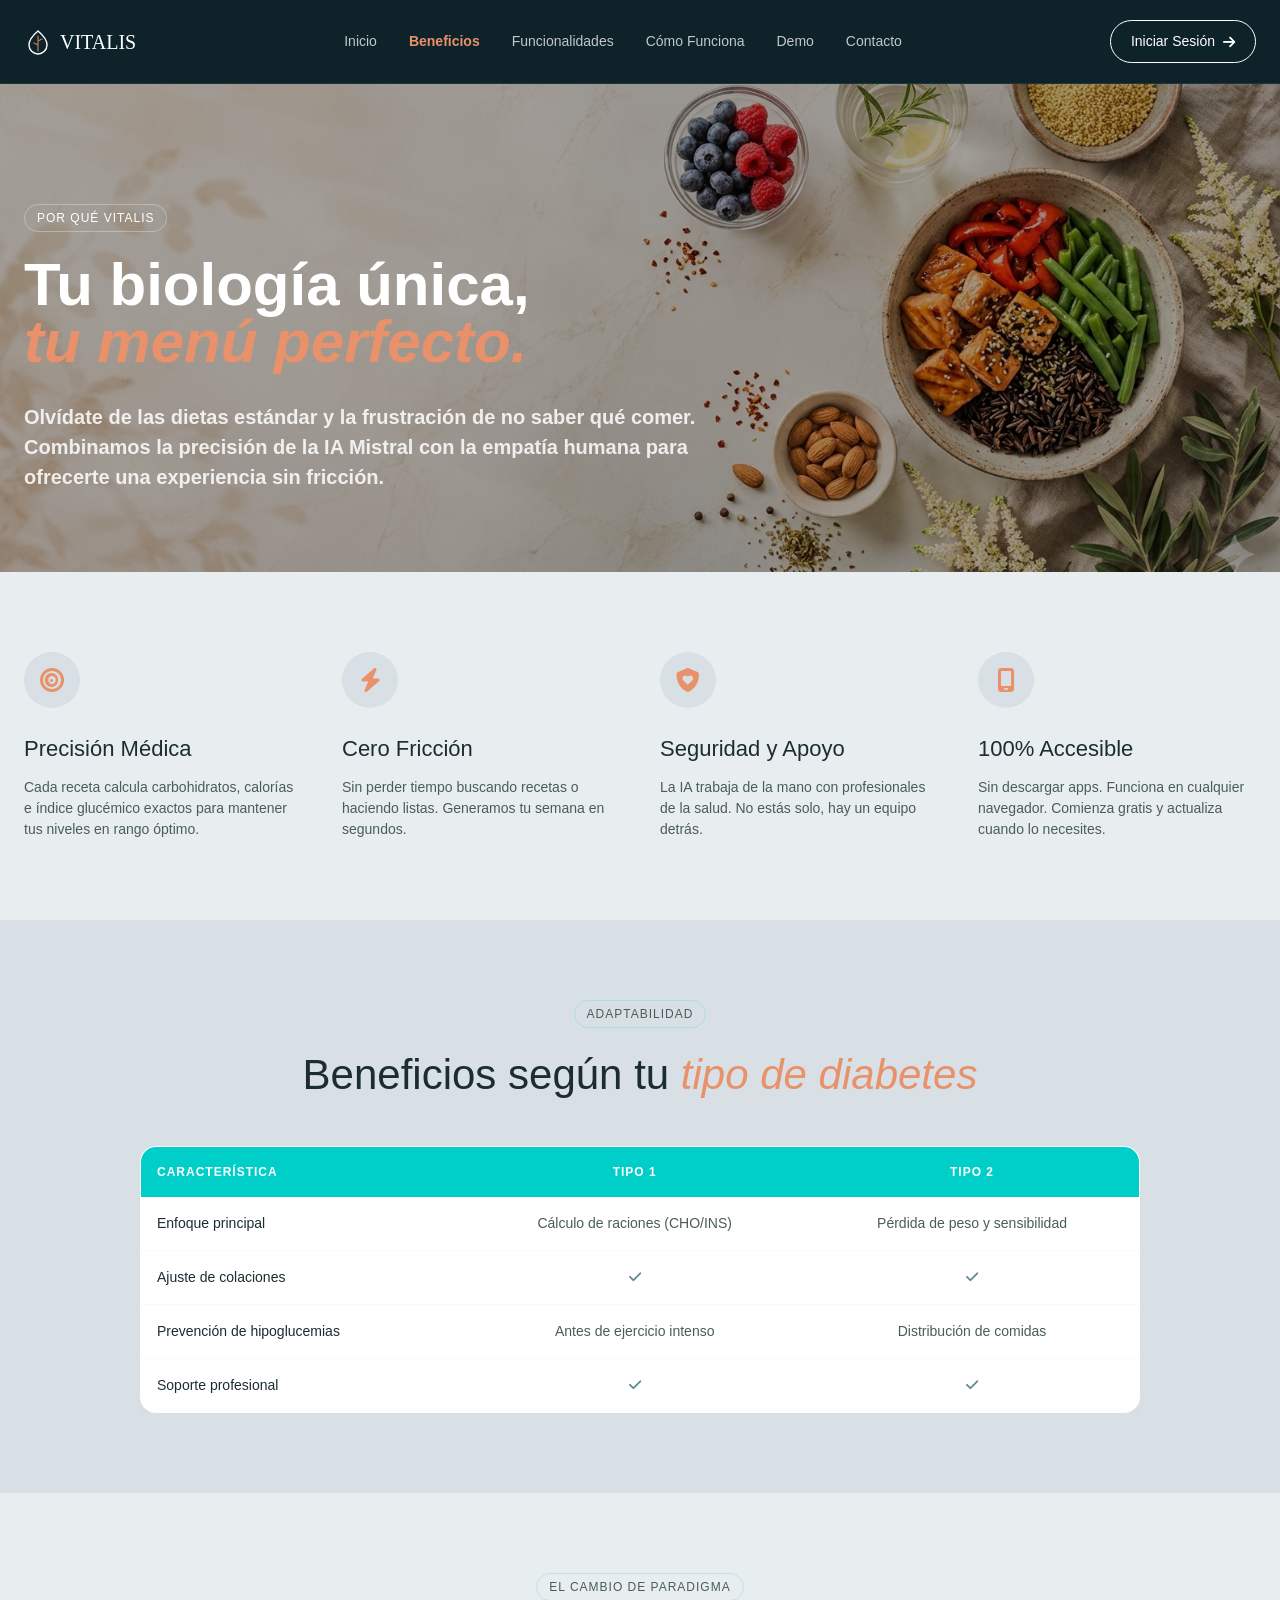
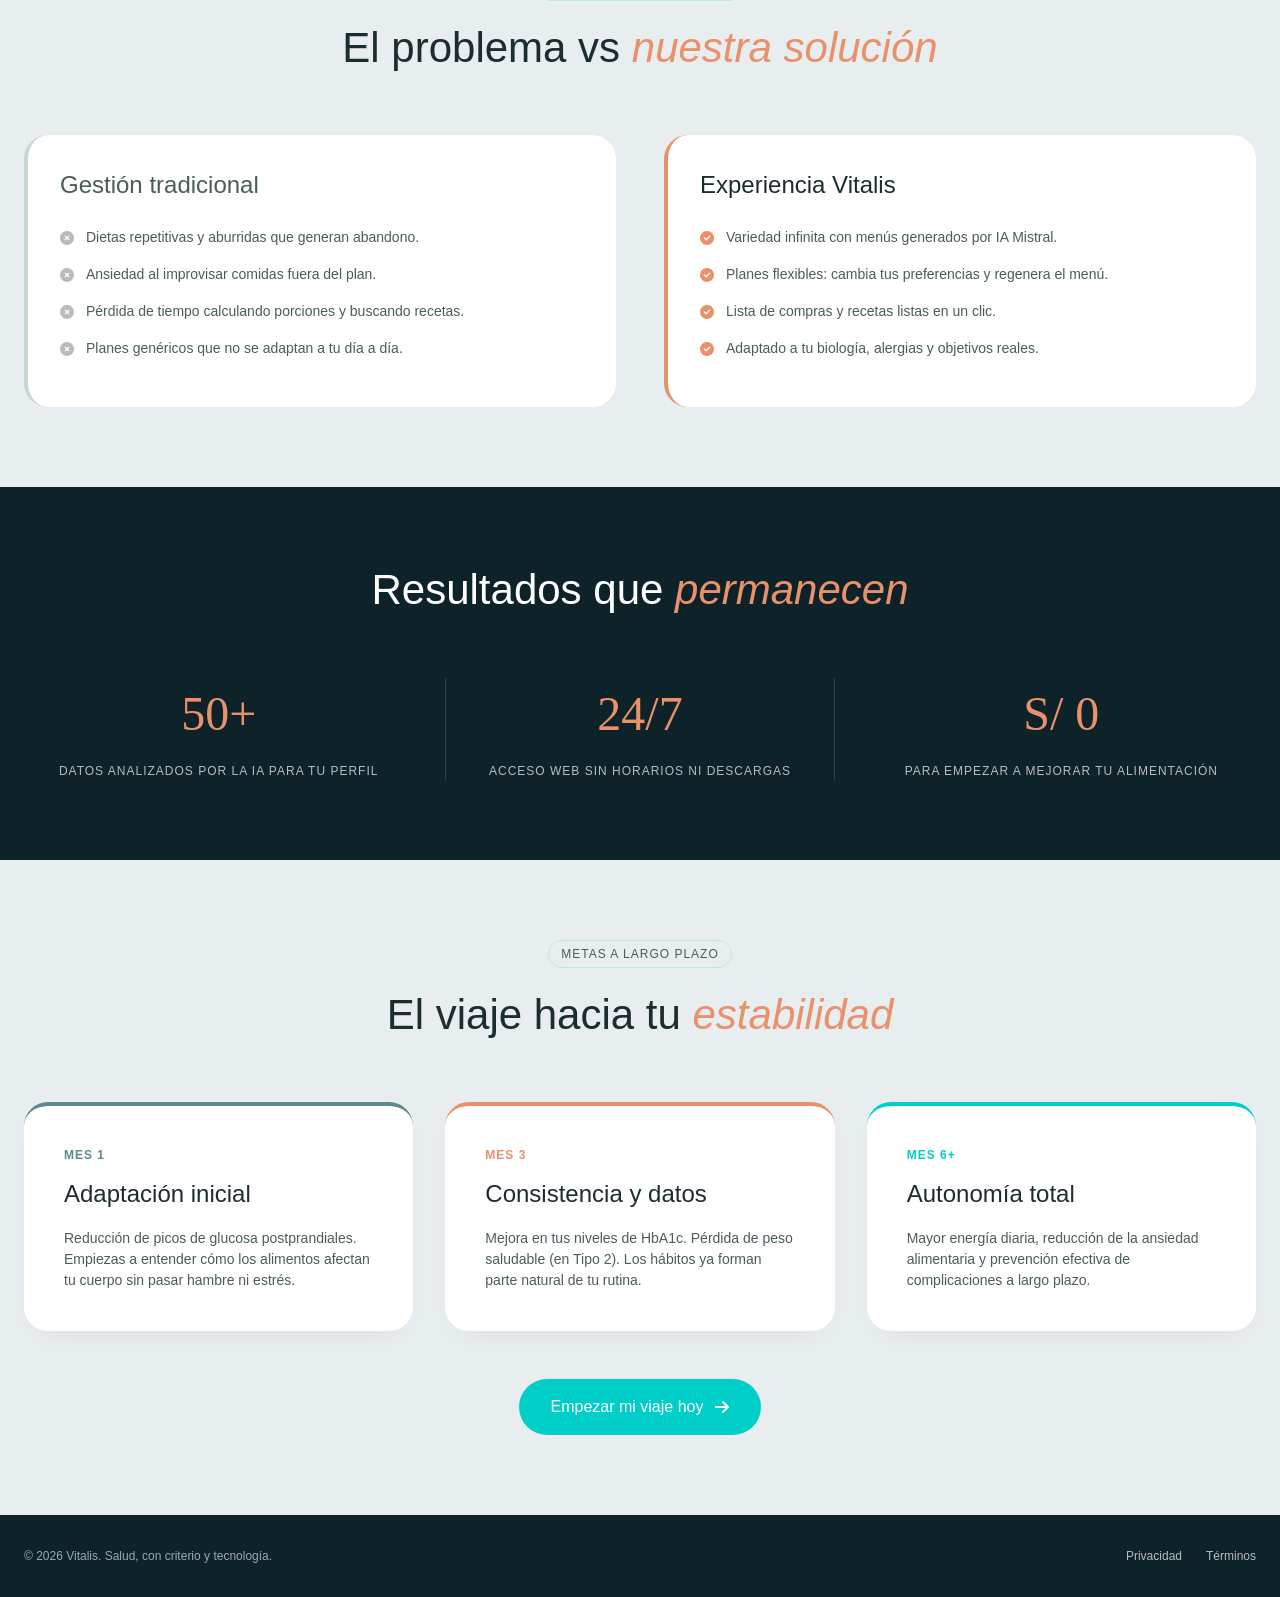
==== paginas/beneficios.html @ 1b2283cb "Initial commit — Vitalis: diabetes nutrition platform" ====
<!DOCTYPE html>
<html lang="es">
<head>
<meta charset="UTF-8">
<meta name="viewport" content="width=device-width, initial-scale=1.0">
<title>Beneficios — VITALIS</title>
<link rel="stylesheet" href="https://cdnjs.cloudflare.com/ajax/libs/font-awesome/6.4.0/css/all.min.css">
<link rel="stylesheet" href="../estilos/estilos.css">
</head>
<body>

<header class="encabezado">
  <div class="contenedor contenedor-nav">
    <a href="../index.html" class="logo">
      <img src="../recursos/imagenes/logo.svg" width="28" height="28" alt="Vitalis">
      <span class="fuente-serif">VITALIS</span>
    </a>
    <nav class="enlaces-nav">
      <a href="../index.html">Inicio</a>
      <a href="beneficios.html" class="activa">Beneficios</a>
      <a href="servicios.html">Funcionalidades</a>
      <a href="como-funciona.html">Cómo Funciona</a>
      <a href="demo.html">Demo</a>
      <a href="contacto.html">Contacto</a>
    </nav>
    <a href="login.html" class="boton-iniciar-sesion">Iniciar Sesión <i class="fas fa-arrow-right"></i></a>
  </div>
</header>

<section class="pagina-heroe pagina-heroe--fondo">
  <div class="contenedor">
    <div class="pastilla">Por qué Vitalis</div>
    <h1>Tu biología única,<br><em>tu menú perfecto.</em></h1>
    <p>Olvídate de las dietas estándar y la frustración de no saber qué comer. Combinamos la precisión de la IA Mistral con la empatía humana para ofrecerte una experiencia sin fricción.</p>
  </div>
</section>

<section>
  <div class="contenedor malla-4">
    <div class="tarjeta tarjeta--plana">
      <div class="circulo-icono"><i class="fas fa-bullseye"></i></div>
      <h3>Precisión Médica</h3>
      <p>Cada receta calcula carbohidratos, calorías e índice glucémico exactos para mantener tus niveles en rango óptimo.</p>
    </div>
    <div class="tarjeta tarjeta--plana">
      <div class="circulo-icono"><i class="fas fa-bolt"></i></div>
      <h3>Cero Fricción</h3>
      <p>Sin perder tiempo buscando recetas o haciendo listas. Generamos tu semana en segundos.</p>
    </div>
    <div class="tarjeta tarjeta--plana">
      <div class="circulo-icono"><i class="fas fa-shield-heart"></i></div>
      <h3>Seguridad y Apoyo</h3>
      <p>La IA trabaja de la mano con profesionales de la salud. No estás solo, hay un equipo detrás.</p>
    </div>
    <div class="tarjeta tarjeta--plana">
      <div class="circulo-icono"><i class="fas fa-mobile-screen"></i></div>
      <h3>100% Accesible</h3>
      <p>Sin descargar apps. Funciona en cualquier navegador. Comienza gratis y actualiza cuando lo necesites.</p>
    </div>
  </div>
</section>

<section class="fondo-crema">
  <div class="contenedor texto-centrado">
    <div class="pastilla">Adaptabilidad</div>
    <h2>Beneficios según tu <em>tipo de diabetes</em></h2>
  </div>
  <div class="tabla-contenedor mt-48">
    <table>
      <thead>
        <tr>
          <th>Característica</th>
          <th class="texto-centrado">Tipo 1</th>
          <th class="texto-centrado">Tipo 2</th>
        </tr>
      </thead>
      <tbody>
        <tr><td class="td-etiqueta">Enfoque principal</td><td class="texto-centrado">Cálculo de raciones (CHO/INS)</td><td class="texto-centrado">Pérdida de peso y sensibilidad</td></tr>
        <tr><td class="td-etiqueta">Ajuste de colaciones</td><td class="texto-centrado"><i class="fas fa-check ic-musgo"></i></td><td class="texto-centrado"><i class="fas fa-check ic-musgo"></i></td></tr>
        <tr><td class="td-etiqueta">Prevención de hipoglucemias</td><td class="texto-centrado">Antes de ejercicio intenso</td><td class="texto-centrado">Distribución de comidas</td></tr>
        <tr><td class="td-etiqueta">Soporte profesional</td><td class="texto-centrado"><i class="fas fa-check ic-musgo"></i></td><td class="texto-centrado"><i class="fas fa-check ic-musgo"></i></td></tr>
      </tbody>
    </table>
  </div>
</section>

<section>
  <div class="contenedor texto-centrado mb-64">
    <div class="pastilla">El cambio de paradigma</div>
    <h2>El problema vs <em>nuestra solución</em></h2>
  </div>
  <div class="contenedor malla-2">
    <div class="tarjeta-comparativa">
      <h3 class="ic-tenue-titulo">Gestión tradicional</h3>
      <ul>
        <li><i class="fas fa-times-circle ic-tenue"></i> Dietas repetitivas y aburridas que generan abandono.</li>
        <li><i class="fas fa-times-circle ic-tenue"></i> Ansiedad al improvisar comidas fuera del plan.</li>
        <li><i class="fas fa-times-circle ic-tenue"></i> Pérdida de tiempo calculando porciones y buscando recetas.</li>
        <li><i class="fas fa-times-circle ic-tenue"></i> Planes genéricos que no se adaptan a tu día a día.</li>
      </ul>
    </div>
    <div class="tarjeta-comparativa activa">
      <h3>Experiencia Vitalis</h3>
      <ul>
        <li><i class="fas fa-check-circle ic-arcilla"></i> Variedad infinita con menús generados por IA Mistral.</li>
        <li><i class="fas fa-check-circle ic-arcilla"></i> Planes flexibles: cambia tus preferencias y regenera el menú.</li>
        <li><i class="fas fa-check-circle ic-arcilla"></i> Lista de compras y recetas listas en un clic.</li>
        <li><i class="fas fa-check-circle ic-arcilla"></i> Adaptado a tu biología, alergias y objetivos reales.</li>
      </ul>
    </div>
  </div>
</section>

<section class="fondo-oscuro texto-centrado">
  <div class="contenedor">
    <h2 class="mb-64">Resultados que <em>permanecen</em></h2>
    <div class="malla-3 malla-stats">
      <div><div class="stat-num">50+</div><div class="stat-label">Datos analizados por la IA para tu perfil</div></div>
      <div class="stat--bordes"><div class="stat-num">24/7</div><div class="stat-label">Acceso web sin horarios ni descargas</div></div>
      <div><div class="stat-num">S/ 0</div><div class="stat-label">Para empezar a mejorar tu alimentación</div></div>
    </div>
  </div>
</section>

<section>
  <div class="contenedor texto-centrado mb-64">
    <div class="pastilla">Metas a largo plazo</div>
    <h2>El viaje hacia tu <em>estabilidad</em></h2>
  </div>
  <div class="contenedor malla-3">
    <div class="tarjeta-meta tarjeta-meta--musgo">
      <div class="etiqueta-meta">Mes 1</div>
      <h3>Adaptación inicial</h3>
      <p>Reducción de picos de glucosa postprandiales. Empiezas a entender cómo los alimentos afectan tu cuerpo sin pasar hambre ni estrés.</p>
    </div>
    <div class="tarjeta-meta tarjeta-meta--arcilla">
      <div class="etiqueta-meta">Mes 3</div>
      <h3>Consistencia y datos</h3>
      <p>Mejora en tus niveles de HbA1c. Pérdida de peso saludable (en Tipo 2). Los hábitos ya forman parte natural de tu rutina.</p>
    </div>
    <div class="tarjeta-meta tarjeta-meta--bosque">
      <div class="etiqueta-meta">Mes 6+</div>
      <h3>Autonomía total</h3>
      <p>Mayor energía diaria, reducción de la ansiedad alimentaria y prevención efectiva de complicaciones a largo plazo.</p>
    </div>
  </div>
  <div class="contenedor texto-centrado mt-48">
    <a href="login.html" class="boton boton-primario">Empezar mi viaje hoy <i class="fas fa-arrow-right"></i></a>
  </div>
</section>

<footer class="pie-pagina">
  <div class="contenedor contenedor-pie">
    <div>© 2026 Vitalis. Salud, con criterio y tecnología.</div>
    <div class="enlaces-pie">
      <a href="privacidad.html">Privacidad</a>
      <a href="terminos.html">Términos</a>
    </div>
  </div>
</footer>

</body>
</html>
---- estilos/estilos.css ----
.contenedor {
  max-width: 1400px;
  margin: 0 auto;
  padding: 0 24px;
}

.texto-centrado {
  text-align: center;
}

.fondo-crema {
  background: #D8E0E5;
}

.fondo-oscuro {
  background: #0D2229;
  color: #FFFFFF;
}
.fondo-oscuro h2, .fondo-oscuro h3 {
  color: #FFFFFF;
}

.fuente-serif {
  font-family: Georgia, "Times New Roman", Times, serif;
}

.pastilla {
  display: inline-flex;
  flex-direction: row;
  align-items: center;
  justify-content: flex-start;
  gap: 8px;
  padding: 4px 12px;
  border: 1px solid rgba(0, 206, 200, 0.2);
  border-radius: 999px;
  font-size: 12px;
  letter-spacing: 1px;
  text-transform: uppercase;
  font-weight: 500;
  color: #4A5D5A;
  margin-bottom: 24px;
}

.boton {
  display: inline-flex;
  flex-direction: row;
  align-items: center;
  justify-content: center;
  gap: 12px;
  padding: 16px 32px;
  border-radius: 999px;
  font-weight: 500;
  cursor: pointer;
  border: none;
  font-size: 16px;
  text-decoration: none;
  text-align: center;
}

.boton-primario {
  background: #00CEC8;
  color: #FFFFFF;
}
.boton-primario:hover {
  background: #E8916A;
  color: #1C2D32;
}

.boton-arcilla {
  background: #E8916A;
  color: #1C2D32;
}
.boton-arcilla:hover {
  background: #00CEC8;
  color: #FFFFFF;
}

.boton-wa {
  background: #25D366;
  color: #fff;
}
.boton-wa:hover {
  background: #128C7E;
}

.boton-bloque {
  width: 100%;
}

.boton-borde-bosque {
  background: transparent;
  color: #00CEC8;
  border: 1px solid #00CEC8;
}
.boton-borde-bosque:hover {
  background: #00CEC8;
  color: #FFFFFF;
}

.encabezado {
  position: sticky;
  top: 0;
  background: #0D2229;
  border-bottom: 1px solid rgba(255, 255, 255, 0.08);
  padding: 20px 0;
  z-index: 100;
}
.encabezado .contenedor-nav {
  display: flex;
  flex-direction: row;
  align-items: center;
  justify-content: space-between;
  gap: 0;
}
.encabezado .logo {
  display: flex;
  flex-direction: row;
  align-items: center;
  justify-content: flex-start;
  gap: 8px;
}
.encabezado .logo span {
  font-family: Georgia, "Times New Roman", Times, serif;
  font-size: 20px;
  color: #FFFFFF;
}
.encabezado .enlaces-nav {
  display: flex;
  flex-direction: row;
  align-items: center;
  justify-content: flex-start;
  gap: 32px;
}
.encabezado .enlaces-nav a {
  font-size: 14px;
  color: rgba(255, 255, 255, 0.75);
}
.encabezado .enlaces-nav a:hover {
  color: #FFFFFF;
}
.encabezado .enlaces-nav a.activa {
  color: #E8916A;
  font-weight: 600;
}
.encabezado .boton-iniciar-sesion {
  display: flex;
  flex-direction: row;
  align-items: center;
  justify-content: flex-start;
  gap: 8px;
  font-size: 14px;
  font-weight: 500;
  padding: 10px 20px;
  border-radius: 999px;
  border: 1px solid #FFFFFF;
  color: #FFFFFF;
}
.encabezado .boton-iniciar-sesion:hover {
  background: #FFFFFF;
  color: #0D2229;
}

.pie-pagina {
  background: #0D2229;
  color: #DAE4E8;
  padding: 32px 0;
}
.pie-pagina .contenedor-pie {
  display: flex;
  flex-direction: row;
  align-items: center;
  justify-content: space-between;
  gap: 0;
  font-size: 12px;
  opacity: 0.7;
}
.pie-pagina .enlaces-pie {
  display: flex;
  flex-direction: row;
  align-items: center;
  justify-content: flex-start;
  gap: 24px;
}
.pie-pagina .enlaces-pie a {
  color: #FFFFFF;
}

.malla-2 {
  display: grid;
  grid-template-columns: repeat(2, 1fr);
  gap: 48px;
}

.malla-3 {
  display: grid;
  grid-template-columns: repeat(3, 1fr);
  gap: 32px;
}

.malla-4 {
  display: grid;
  grid-template-columns: repeat(4, 1fr);
  gap: 40px;
}

.desplazado-top {
  margin-top: 48px;
}

.tarjeta {
  background: #FFFFFF;
  border: 1px solid rgba(0, 206, 200, 0.08);
  border-radius: 24px;
  padding: 32px;
}
.tarjeta:hover {
  box-shadow: 0 20px 40px -10px rgba(0, 206, 200, 0.15);
}
.tarjeta i {
  font-size: 24px;
  color: #E8916A;
  margin-bottom: 20px;
}
.tarjeta h3 {
  font-size: 22px;
  color: #1C2D32;
  font-weight: 500;
  margin-bottom: 12px;
}
.tarjeta p {
  font-size: 14px;
  color: #4A5D5A;
}

.tarjeta-servicio {
  background: #FFFFFF;
  border-radius: 24px;
  overflow: hidden;
  box-shadow: 0 5px 15px rgba(0, 206, 200, 0.05);
  display: flex;
  flex-direction: column;
}
.tarjeta-servicio .envoltura-img {
  aspect-ratio: 4/3;
  overflow: hidden;
}
.tarjeta-servicio .envoltura-img img {
  width: 100%;
  height: 100%;
  object-fit: cover;
}
.tarjeta-servicio .cuerpo-servicio {
  padding: 32px;
  flex-grow: 1;
  display: flex;
  flex-direction: column;
}
.tarjeta-servicio .num-servicio {
  font-size: 12px;
  text-transform: uppercase;
  letter-spacing: 1px;
  color: #E8916A;
  margin-bottom: 12px;
}
.tarjeta-servicio h3 {
  font-size: 24px;
  color: #1C2D32;
  font-weight: 500;
  margin-bottom: 12px;
}
.tarjeta-servicio p {
  font-size: 14px;
  color: #4A5D5A;
  margin-bottom: 24px;
  flex-grow: 1;
}

.td-etiqueta {
  color: #1C2D32;
  font-weight: 500;
}

.tabla-contenedor {
  max-width: 1000px;
  margin: 0 auto;
  overflow-x: auto;
}

table {
  width: 100%;
  border-collapse: collapse;
  text-align: left;
  background: #FFFFFF;
  border-radius: 16px;
  overflow: hidden;
  box-shadow: 0 10px 30px -15px rgba(22, 21, 19, 0.1);
  border: 1px solid rgba(0, 206, 200, 0.05);
}
table th {
  background: #00CEC8;
  color: #FFFFFF;
  padding: 16px;
  font-size: 12px;
  text-transform: uppercase;
  letter-spacing: 1px;
}
table td {
  padding: 16px;
  font-size: 14px;
  color: #4A5D5A;
  border-bottom: 1px solid rgba(0, 206, 200, 0.05);
}

.formulario-grupo {
  margin-bottom: 24px;
}

.formulario-etiqueta {
  display: block;
  font-size: 12px;
  text-transform: uppercase;
  letter-spacing: 1px;
  color: #00CEC8;
  font-weight: 500;
  margin-bottom: 8px;
}

.formulario-entrada {
  width: 100%;
  border: 1px solid rgba(0, 206, 200, 0.2);
  border-radius: 12px;
  font-family: "Segoe UI", Roboto, Helvetica, Arial, sans-serif;
  outline: none;
}
.formulario-entrada:focus {
  border-color: #E8916A;
}
.formulario-entrada {
  background: transparent;
  padding: 14px 16px;
  font-size: 15px;
  color: #1C2D32;
}

.ic-musgo {
  color: #5E8A8F;
}

.ic-arcilla {
  color: #E8916A;
}

.ic-bosque {
  color: #00CEC8;
}

.ic-tenue {
  color: #bbb;
}

.ic-wa {
  color: #25D366;
}

.ic-grande {
  font-size: 18px;
}

.contenedor--600 {
  max-width: 600px;
}

.contenedor--900 {
  max-width: 900px;
}

.contenedor--1000 {
  max-width: 1000px;
}

.mt-16 {
  margin-top: 16px;
}

.mt-32 {
  margin-top: 32px;
}

.mt-48 {
  margin-top: 48px;
}

.mb-64 {
  margin-bottom: 64px;
}

.cabecera-flex {
  display: flex;
  flex-direction: row;
  align-items: flex-end;
  justify-content: space-between;
  gap: 0;
  flex-wrap: wrap;
  gap: 24px;
  margin-bottom: 64px;
}

.circulo-icono {
  width: 56px;
  height: 56px;
  border-radius: 50%;
  display: flex;
  flex-direction: row;
  align-items: center;
  justify-content: center;
  gap: 0;
  flex-shrink: 0;
  background: #D8E0E5;
  margin-bottom: 24px;
  color: #1C2D32;
  font-size: 20px;
}
.circulo-icono i {
  line-height: 1;
  margin: 0;
  display: flex;
  flex-direction: row;
  align-items: center;
  justify-content: center;
  gap: 0;
  width: 100%;
  height: 100%;
}

.circulo-icono--sm {
  width: 48px;
  height: 48px;
}

.tarjeta--plana {
  background: transparent;
  border: none;
  box-shadow: none;
  padding: 0;
}

.demo-select-wrapper {
  position: relative;
  display: flex;
  align-items: center;
  gap: 12px;
}
.demo-select-wrapper .demo-select-icono {
  font-size: 20px;
  color: #E8916A;
  flex-shrink: 0;
  width: 24px;
  text-align: center;
}
.demo-select-wrapper select {
  width: 100%;
  padding: 14px 40px 14px 16px;
  border: 1px solid rgba(0, 206, 200, 0.2);
  border-radius: 12px;
  font-family: "Segoe UI", Roboto, Helvetica, Arial, sans-serif;
  font-size: 15px;
  color: #1C2D32;
  background: #FFFFFF;
  cursor: pointer;
  outline: none;
  appearance: none;
  transition: border-color 0.2s;
}
.demo-select-wrapper select:focus {
  border-color: #E8916A;
}
.demo-select-wrapper .demo-select-flecha {
  position: absolute;
  right: 16px;
  top: 50%;
  transform: translateY(-50%);
  color: #4A5D5A;
  font-size: 12px;
  pointer-events: none;
}

.demo-checkbox-grid {
  display: flex;
  flex-wrap: wrap;
  gap: 10px;
}
.demo-checkbox-grid .demo-checkbox-item {
  display: inline-flex;
  align-items: center;
  gap: 8px;
  padding: 10px 16px;
  border: 1px solid rgba(0, 206, 200, 0.15);
  border-radius: 12px;
  cursor: pointer;
  transition: border-color 0.2s, background 0.2s;
  background: #FFFFFF;
  user-select: none;
}
.demo-checkbox-grid .demo-checkbox-item input {
  accent-color: #00CEC8;
  width: 16px;
  height: 16px;
  flex-shrink: 0;
}
.demo-checkbox-grid .demo-checkbox-item i {
  font-size: 16px;
  color: #E8916A;
  flex-shrink: 0;
}
.demo-checkbox-grid .demo-checkbox-item h4 {
  font-size: 14px;
  color: #1C2D32;
  font-weight: 500;
}
.demo-checkbox-grid .demo-checkbox-item:hover {
  border-color: #E8916A;
  background: rgba(232, 145, 106, 0.04);
}

.volver-link {
  display: inline-flex;
  flex-direction: row;
  align-items: center;
  justify-content: flex-start;
  gap: 8px;
  font-size: 13px;
  color: #4A5D5A;
  text-decoration: none;
  margin-bottom: 16px;
}

* {
  margin: 0;
  padding: 0;
  box-sizing: border-box;
}

body {
  font-family: "Segoe UI", Roboto, Helvetica, Arial, sans-serif;
  background: #E8EDEF;
  color: #1C2D32;
  overflow-x: hidden;
  line-height: 1.5;
}

img {
  max-width: 100%;
  display: block;
}

a {
  text-decoration: none;
  color: inherit;
}

ul {
  list-style: none;
}

section {
  padding: 80px 0;
}

h1 {
  font-size: 56px;
  line-height: 0.95;
  color: #1C2D32;
  font-weight: 300;
}

h2 {
  font-size: 42px;
  font-weight: 300;
  color: #1C2D32;
  line-height: 1.1;
  margin-bottom: 16px;
}

h1 em, h2 em {
  color: #E8916A;
  font-style: italic;
}

.pagina-heroe {
  padding: 120px 0 80px;
  position: relative;
  overflow: hidden;
}
.pagina-heroe p {
  font-size: 18px;
  color: #4A5D5A;
  margin-top: 32px;
  max-width: 700px;
}

.pagina-heroe--fondo,
.pagina-heroe--servicios,
.pagina-heroe--como-funciona {
  background-size: cover;
  background-position: center;
}
.pagina-heroe--fondo::before,
.pagina-heroe--servicios::before,
.pagina-heroe--como-funciona::before {
  content: "";
  position: absolute;
  inset: 0;
  background: rgba(0, 0, 0, 0.35);
  z-index: 0;
  pointer-events: none;
}
.pagina-heroe--fondo .contenedor,
.pagina-heroe--servicios .contenedor,
.pagina-heroe--como-funciona .contenedor {
  position: relative;
  z-index: 1;
}
.pagina-heroe--fondo .pastilla,
.pagina-heroe--servicios .pastilla,
.pagina-heroe--como-funciona .pastilla {
  color: #FFFFFF;
  border-color: rgba(255, 255, 255, 0.3);
}
.pagina-heroe--fondo h1,
.pagina-heroe--servicios h1,
.pagina-heroe--como-funciona h1 {
  color: #FFFFFF;
  font-weight: 700;
  font-size: 60px;
}
.pagina-heroe--fondo h1 em,
.pagina-heroe--servicios h1 em,
.pagina-heroe--como-funciona h1 em {
  color: #E8916A;
}
.pagina-heroe--fondo p,
.pagina-heroe--servicios p,
.pagina-heroe--como-funciona p {
  color: rgba(255, 255, 255, 0.85);
  font-weight: 700;
  font-size: 20px;
}

.pagina-heroe--fondo {
  background-image: url("../recursos/imagenes/Gemini_Generated_Image_z3b05wz3b05wz3b0.png");
}

.pagina-heroe--servicios {
  background-image: url("../recursos/imagenes/ChatGPT Image 21 jun 2026, 20_52_19.png");
}

.pagina-heroe--como-funciona {
  background-image: url("../recursos/imagenes/ChatGPT Image 21 jun 2026, 20_43_09.png");
}

.heroe {
  padding: 0 0 80px;
  position: relative;
  overflow: hidden;
}
.heroe .heroe-titulo {
  text-align: center;
  padding-top: 32px;
  margin-bottom: 48px;
}
.heroe .heroe-titulo h1 {
  font-size: 64px;
  margin-bottom: 0;
}
.heroe .carrusel {
  overflow: hidden;
  aspect-ratio: 3/1;
}
.heroe .carrusel .carrusel__track {
  display: flex;
  width: max-content;
  height: 100%;
  animation: scroll-carrusel 20s linear infinite;
}
.heroe .carrusel .carrusel__track img {
  height: 100%;
  width: 25vw;
  max-width: none;
  flex-shrink: 0;
}
.heroe .heroe-texto p {
  font-size: 20px;
  color: #4A5D5A;
  margin-bottom: 40px;
  max-width: 900px;
  margin-left: auto;
  margin-right: auto;
  text-align: center;
}
.heroe .grupo-botones {
  display: flex;
  flex-direction: row;
  align-items: center;
  justify-content: center;
  gap: 24px;
  flex-wrap: wrap;
  margin-bottom: 64px;
}
.heroe .estadisticas {
  display: grid;
  grid-template-columns: repeat(3, 1fr);
  gap: 32px;
  max-width: 600px;
  margin: 0 auto;
}

.malla-2--filosofia {
  grid-template-columns: 0.8fr 1.2fr;
  align-items: center;
}

.parrafo-filosofia {
  font-size: 18px;
  color: #4A5D5A;
}

.seccion-marquee {
  padding: 24px 0;
  background: #133840;
  border-top: 1px solid rgba(0, 206, 200, 0.1);
  border-bottom: 1px solid rgba(0, 206, 200, 0.1);
  overflow: hidden;
}
.seccion-marquee .marquee {
  display: flex;
  gap: 64px;
  white-space: nowrap;
  font-family: Georgia, "Times New Roman", Times, serif;
  font-size: 30px;
  font-style: italic;
  color: #DAE4E8;
  animation: slide 40s linear infinite;
}
.seccion-marquee .marquee .estrella {
  color: #E8916A;
}

@keyframes slide {
  to {
    transform: translateX(-50%);
  }
}
@keyframes scroll-carrusel {
  from {
    transform: translateX(0);
  }
  to {
    transform: translateX(-50%);
  }
}
.detalle-servicio {
  display: grid;
  grid-template-columns: 1fr 1fr;
  gap: 64px;
  align-items: center;
  padding: 80px 0;
  border-top: 1px solid rgba(0, 206, 200, 0.1);
}
.detalle-servicio .num-servicio {
  font-size: 14px;
  letter-spacing: 2px;
  color: #E8916A;
  text-transform: uppercase;
}
.detalle-servicio h2 {
  font-size: 36px;
  color: #0D2229;
  margin-top: 12px;
  margin-bottom: 24px;
  font-weight: 500;
}
.detalle-servicio p {
  font-size: 16px;
  color: #4A5D5A;
  margin-bottom: 32px;
}
.detalle-servicio .etiquetas {
  display: flex;
  flex-direction: row;
  align-items: center;
  justify-content: flex-start;
  gap: 8px;
  flex-wrap: wrap;
  margin-bottom: 32px;
}
.detalle-servicio .etiquetas .etiqueta {
  background: #D8E0E5;
  color: #4A5D5A;
  padding: 6px 12px;
  border-radius: 999px;
  font-size: 12px;
}
.detalle-servicio .imagen-servicio {
  border-radius: 16px;
  overflow: hidden;
  aspect-ratio: 4/3;
}
.detalle-servicio .imagen-servicio img {
  width: 100%;
  height: 100%;
  object-fit: cover;
}

.detalle-servicio--borde {
  border-bottom: 1px solid rgba(0, 206, 200, 0.1);
}

.detalle-servicio--reverso .imagen-servicio {
  order: 2;
}

.seccion-mockup {
  background: #D8E0E5;
  text-align: center;
}
.seccion-mockup .ventana-mockup {
  max-width: 1000px;
  margin: 48px auto 0;
  background: #FFFFFF;
  border: 1px solid rgba(0, 206, 200, 0.08);
  border-radius: 16px;
  overflow: hidden;
  box-shadow: 0 20px 50px -10px rgba(0, 206, 200, 0.15);
}
.seccion-mockup .barra-navegador {
  display: flex;
  flex-direction: row;
  align-items: center;
  justify-content: flex-start;
  gap: 8px;
  padding: 12px 20px;
  border-bottom: 1px solid rgba(0, 206, 200, 0.05);
}
.seccion-mockup .barra-navegador .punto {
  width: 10px;
  height: 10px;
  border-radius: 50%;
}
.seccion-mockup .barra-navegador .rojo {
  background: #ff5f56;
}
.seccion-mockup .barra-navegador .amarillo {
  background: #ffbd2e;
}
.seccion-mockup .barra-navegador .verde {
  background: #27c93f;
}
.seccion-mockup .barra-navegador .url {
  margin-left: 12px;
  font-size: 12px;
  color: #4A5D5A;
}
.seccion-mockup .cuerpo-mockup {
  display: grid;
  grid-template-columns: 1fr 2fr;
  gap: 24px;
  padding: 32px;
}
.seccion-mockup .tarjeta {
  text-align: left;
  padding: 20px;
  background: #FFFFFF;
  border: 1px solid rgba(0, 206, 200, 0.05);
  border-radius: 12px;
}
.seccion-mockup .tarjeta .mini-titulo {
  font-size: 12px;
  text-transform: uppercase;
  letter-spacing: 1px;
  color: #E8916A;
  display: block;
  margin-bottom: 8px;
}
.seccion-mockup .tarjeta .valor {
  display: block;
  font-family: Georgia, "Times New Roman", Times, serif;
  font-size: 28px;
  color: #0D2229;
  font-weight: 400;
}
.seccion-mockup .tarjeta .barra {
  height: 8px;
  margin-top: 12px;
  border-radius: 4px;
  background: #D8E0E5;
}
.seccion-mockup .tarjeta .barra span {
  display: block;
  height: 100%;
  width: 70%;
  border-radius: 4px;
  background: #5E8A8F;
}
.seccion-mockup .tarjeta .menu li {
  display: flex;
  flex-direction: row;
  align-items: center;
  justify-content: space-between;
  gap: 0;
  padding: 6px 0;
  font-size: 14px;
  color: #4A5D5A;
  border-bottom: 1px solid rgba(0, 206, 200, 0.05);
}
.seccion-mockup .tarjeta .menu .sin-borde {
  border-bottom: none;
}

.malla-precios {
  display: grid;
  grid-template-columns: 1fr 1fr;
  gap: 32px;
  max-width: 1000px;
  margin: 48px auto 0;
}
.malla-precios .tarjeta-precio {
  background: #FFFFFF;
  border: 1px solid rgba(0, 206, 200, 0.08);
  border-radius: 24px;
  padding: 40px;
  position: relative;
}
.malla-precios .tarjeta-precio:hover {
  border-color: #E8916A;
  box-shadow: 0 20px 40px -10px rgba(232, 145, 106, 0.2);
}
.malla-precios .tarjeta-precio .insignia-precio {
  position: absolute;
  top: -16px;
  right: -16px;
  background: #E8916A;
  color: #fff;
  font-size: 12px;
  padding: 4px 12px;
  border-radius: 999px;
}
.malla-precios .tarjeta-precio h3 {
  font-size: 24px;
  color: #1C2D32;
  font-weight: 500;
  margin-bottom: 8px;
}
.malla-precios .tarjeta-precio .sub-precio {
  font-size: 14px;
  color: #4A5D5A;
  margin-bottom: 24px;
}
.malla-precios .tarjeta-precio .valor-precio {
  font-family: Georgia, "Times New Roman", Times, serif;
  font-size: 36px;
  color: #00CEC8;
  margin-bottom: 24px;
}
.malla-precios .tarjeta-precio .valor-precio span {
  font-size: 16px;
  color: #4A5D5A;
  font-family: "Segoe UI", Roboto, Helvetica, Arial, sans-serif;
}
.malla-precios .tarjeta-precio .lista-precio {
  list-style: none;
  margin-bottom: 32px;
}
.malla-precios .tarjeta-precio .lista-precio li {
  font-size: 14px;
  color: #4A5D5A;
  margin-bottom: 12px;
  display: flex;
  flex-direction: row;
  align-items: center;
  justify-content: flex-start;
  gap: 8px;
}
.malla-precios .tarjeta-precio .lista-precio li i {
  color: #5E8A8F;
}
.malla-precios .tarjeta-precio .lista-precio .deshabilitado {
  opacity: 0.5;
}
.malla-precios .tarjeta-precio .lista-precio .deshabilitado i {
  color: #ccc;
}

.destacada {
  border-color: #E8916A;
}

.elemento-faq {
  background: #FFFFFF;
  border: 1px solid rgba(0, 206, 200, 0.08);
  border-radius: 16px;
  padding: 24px;
  margin-bottom: 16px;
  cursor: pointer;
}
.elemento-faq summary {
  font-family: Georgia, "Times New Roman", Times, serif;
  font-size: 20px;
  color: #1C2D32;
  display: flex;
  flex-direction: row;
  align-items: center;
  justify-content: space-between;
  gap: 0;
}
.elemento-faq p {
  margin-top: 16px;
  font-size: 14px;
  color: #4A5D5A;
}

.timeline {
  max-width: 800px;
  margin: 0 auto;
}
.timeline .item-timeline {
  position: relative;
  padding-left: 80px;
  padding-bottom: 48px;
  border-left: 1px solid rgba(0, 206, 200, 0.15);
  margin-left: 20px;
}
.timeline .item-timeline.sin-borde {
  border-left: none;
}
.timeline .item-timeline .num-timeline {
  width: 40px;
  height: 40px;
  border-radius: 50%;
  display: flex;
  flex-direction: row;
  align-items: center;
  justify-content: center;
  gap: 0;
  flex-shrink: 0;
  position: absolute;
  left: 0;
  top: 0;
  margin-left: -20px;
  background: #E8EDEF;
  border: 1px solid #E8916A;
  color: #E8916A;
  font-family: Georgia, "Times New Roman", Times, serif;
  font-weight: 500;
}
.timeline .item-timeline h3 {
  font-size: 28px;
  color: #1C2D32;
  margin-bottom: 12px;
  font-weight: 500;
}
.timeline .item-timeline .meta-timeline {
  font-size: 12px;
  text-transform: uppercase;
  letter-spacing: 1px;
  color: #5E8A8F;
  margin-bottom: 16px;
  display: block;
}
.timeline .item-timeline p {
  font-size: 16px;
  color: #4A5D5A;
}

.tarjeta-comparativa {
  background: #FFFFFF;
  border: none;
  border-radius: 24px;
  padding: 32px;
  border-left: 4px solid #C5D5D9;
}
.tarjeta-comparativa h3 {
  font-size: 24px;
  color: #1C2D32;
  font-weight: 500;
  margin-bottom: 24px;
}
.tarjeta-comparativa ul li {
  display: flex;
  flex-direction: row;
  align-items: flex-start;
  justify-content: flex-start;
  gap: 12px;
  margin-bottom: 16px;
  font-size: 14px;
  color: #4A5D5A;
}
.tarjeta-comparativa ul li i {
  margin-top: 4px;
}

.activa {
  border-color: #E8916A;
}

.tarjeta-comparativa .ic-tenue-titulo {
  color: #4A5D5A;
}

.tarjeta-meta {
  background: #FFFFFF;
  border: none;
  border-radius: 24px;
  padding: 40px;
  border-top: 4px solid transparent;
  box-shadow: 0 10px 30px -15px rgba(22, 21, 19, 0.1);
}
.tarjeta-meta h3 {
  font-size: 24px;
  color: #1C2D32;
  font-weight: 500;
  margin: 12px 0 16px;
}
.tarjeta-meta p {
  font-size: 14px;
  color: #4A5D5A;
}
.tarjeta-meta .etiqueta-meta {
  font-size: 12px;
  text-transform: uppercase;
  letter-spacing: 1px;
  font-weight: 600;
}

.tarjeta-meta--musgo {
  border-top-color: #5E8A8F;
}

.tarjeta-meta--musgo .etiqueta-meta {
  color: #5E8A8F;
}

.tarjeta-meta--arcilla {
  border-top-color: #E8916A;
}

.tarjeta-meta--arcilla .etiqueta-meta {
  color: #E8916A;
}

.tarjeta-meta--bosque {
  border-top-color: #00CEC8;
}

.tarjeta-meta--bosque .etiqueta-meta {
  color: #00CEC8;
}

.contenido-legal {
  max-width: 700px;
  margin: 40px auto 80px;
  font-size: 16px;
  line-height: 1.8;
  color: #4A5D5A;
}
.contenido-legal h2 {
  font-family: Georgia, "Times New Roman", Times, serif;
  font-size: 28px;
  color: #0D2229;
  margin-top: 40px;
  margin-bottom: 16px;
  font-weight: 500;
}
.contenido-legal p {
  margin-bottom: 20px;
}
.contenido-legal strong {
  color: #1C2D32;
  font-weight: 600;
}
.contenido-legal a {
  color: #E8916A;
  text-decoration: underline;
}

.seccion--sin-top {
  padding-top: 0;
}

.seccion--compacta {
  padding: 0 0 40px;
}

.seccion--top-40 {
  padding-top: 40px;
}

.malla-stats .stat-num {
  font-family: Georgia, "Times New Roman", Times, serif;
  font-size: 48px;
  color: #E8916A;
  margin-bottom: 12px;
}
.malla-stats .stat-label {
  font-size: 12px;
  text-transform: uppercase;
  letter-spacing: 1px;
  opacity: 0.7;
}
.malla-stats .stat--bordes {
  border-left: 1px solid rgba(255, 255, 255, 0.15);
  border-right: 1px solid rgba(255, 255, 255, 0.15);
}

.bloque-cta {
  background: #0D2229;
  color: #FFFFFF;
}
.bloque-cta h2, .bloque-cta h3 {
  color: #FFFFFF;
}
.bloque-cta {
  padding: 64px 48px;
  border-radius: 24px;
  text-align: center;
  position: relative;
  overflow: hidden;
}
.bloque-cta h2 {
  margin-bottom: 16px;
}
.bloque-cta p {
  opacity: 0.7;
  margin: 0 auto 32px;
  max-width: 400px;
}
.bloque-cta .bloque-cta__icono {
  width: 64px;
  height: 64px;
  border-radius: 50%;
  display: flex;
  flex-direction: row;
  align-items: center;
  justify-content: center;
  gap: 0;
  flex-shrink: 0;
  background: rgba(232, 145, 106, 0.2);
  border: 1px solid #E8916A;
  margin: 0 auto 24px;
  color: #E8916A;
  font-size: 24px;
}

.cita-uso {
  font-style: italic;
}

.parrafo-intro {
  font-size: 14px;
  color: #4A5D5A;
  max-width: 500px;
  margin-left: auto;
  margin-right: auto;
}

.caja-contacto {
  background: #FFFFFF;
  border: none;
  border-radius: 24px;
  padding: 32px;
  margin-bottom: 32px;
}
.caja-contacto h3 {
  font-size: 22px;
  color: #1C2D32;
  font-weight: 500;
  margin-bottom: 24px;
}

.caja-profesional {
  background: #0D2229;
  color: #FFFFFF;
}
.caja-profesional h2, .caja-profesional h3 {
  color: #FFFFFF;
}
.caja-profesional {
  padding: 32px;
  border-radius: 24px;
}
.caja-profesional h3 {
  font-size: 22px;
  margin-bottom: 24px;
  font-weight: 500;
}
.caja-profesional p {
  opacity: 0.8;
  font-size: 14px;
  margin-bottom: 24px;
}

.item-contacto {
  display: flex;
  flex-direction: row;
  align-items: flex-start;
  justify-content: flex-start;
  gap: 12px;
  margin-bottom: 16px;
  font-size: 14px;
  color: #4A5D5A;
}
.item-contacto i {
  margin-top: 4px;
  font-size: 18px;
}
.item-contacto strong {
  display: block;
  color: #1C2D32;
  font-weight: 500;
}

.caja-aviso {
  background: rgba(232, 145, 106, 0.2);
  border: 1px solid #E8916A;
  padding: 16px;
  border-radius: 12px;
  display: flex;
  flex-direction: row;
  align-items: center;
  justify-content: flex-start;
  gap: 12px;
  font-size: 12px;
}
.caja-aviso i {
  color: #E8916A;
  font-size: 18px;
}

.nota-formulario {
  font-size: 12px;
  opacity: 0.6;
  margin-bottom: 16px;
}

.malla-2--contacto {
  grid-template-columns: 1.4fr 1fr;
}

.malla-2--form {
  grid-template-columns: 1fr 1fr;
  gap: 24px;
  margin-bottom: 24px;
}

.demo-hero {
  padding: 100px 0 40px;
  text-align: center;
}
.demo-hero h1 {
  margin-bottom: 16px;
}
.demo-hero p {
  font-size: 18px;
  color: #4A5D5A;
  max-width: 600px;
  margin: 0 auto;
}

.demo-contenedor, .demo-resultado {
  max-width: 800px;
  margin: 0 auto;
  background: #FFFFFF;
  border-radius: 24px;
  padding: 48px;
  box-shadow: 0 10px 30px -15px rgba(0, 206, 200, 0.1);
}

.demo-leyenda {
  font-size: 12px;
  text-transform: uppercase;
  letter-spacing: 1px;
  color: #4A5D5A;
  margin-bottom: 16px;
}

.demo-seccion {
  border: none;
  margin-bottom: 24px;
  padding-bottom: 24px;
}

.demo-seccion--ultima {
  border-bottom: none;
  margin-bottom: 24px;
}

.demo-titulo-seccion {
  font-family: Georgia, "Times New Roman", Times, serif;
  font-size: 20px;
  color: #1C2D32;
  margin-bottom: 16px;
  display: flex;
  flex-direction: row;
  align-items: center;
  justify-content: flex-start;
  gap: 12px;
}
.demo-titulo-seccion .num-seccion {
  width: 32px;
  height: 32px;
  border-radius: 50%;
  display: flex;
  flex-direction: row;
  align-items: center;
  justify-content: center;
  gap: 0;
  flex-shrink: 0;
  background: #00CEC8;
  color: #FFFFFF;
  font-size: 14px;
  font-family: "Segoe UI", Roboto, Helvetica, Arial, sans-serif;
  font-weight: 600;
}

.demo-details {
  max-width: 800px;
  margin: 32px auto 64px;
}
.demo-details summary {
  cursor: pointer;
  list-style: none;
}

.demo-conector {
  text-align: center;
  margin: 48px 0;
}
.demo-conector .conector-icono {
  width: 64px;
  height: 64px;
  border-radius: 50%;
  display: flex;
  flex-direction: row;
  align-items: center;
  justify-content: center;
  gap: 0;
  flex-shrink: 0;
  margin: 0 auto;
  background: #00CEC8;
  color: #FFFFFF;
  font-size: 24px;
}
.demo-conector .conector-texto {
  margin-top: 12px;
  font-size: 14px;
  text-transform: uppercase;
  letter-spacing: 1px;
  color: #4A5D5A;
  font-weight: 600;
}
.demo-conector .conector-subtexto {
  margin-top: 4px;
  font-size: 12px;
  color: #4A5D5A;
  opacity: 0.6;
}

.demo-resultado .resultado-header {
  text-align: center;
  margin-bottom: 32px;
  padding-bottom: 24px;
  border-bottom: 2px solid rgba(0, 206, 200, 0.08);
}
.demo-resultado .resultado-header .ia-badge {
  display: inline-flex;
  flex-direction: row;
  align-items: center;
  justify-content: flex-start;
  gap: 8px;
  padding: 6px 16px;
  background: rgba(0, 206, 200, 0.1);
  border-radius: 999px;
  font-size: 11px;
  text-transform: uppercase;
  letter-spacing: 1px;
  font-weight: 700;
  color: #00CEC8;
  margin-bottom: 16px;
}
.demo-resultado .resultado-header .ia-badge i {
  font-size: 14px;
}
.demo-resultado .resultado-header h3 {
  font-family: Georgia, "Times New Roman", Times, serif;
  font-size: 26px;
  color: #1C2D32;
  margin-bottom: 8px;
}
.demo-resultado .resultado-header p {
  font-size: 14px;
  color: #4A5D5A;
}

.demo-menu .demo-menu-item {
  display: grid;
  grid-template-columns: 56px 1fr auto;
  gap: 16px;
  align-items: center;
  padding: 16px 0;
  border-bottom: 1px solid rgba(0, 206, 200, 0.06);
}
.demo-menu .demo-menu-item.sin-borde {
  border-bottom: none;
}
.demo-menu .demo-menu-item .menu-icono {
  width: 48px;
  height: 48px;
  border-radius: 12px;
  background: #D8E0E5;
  display: flex;
  align-items: center;
  justify-content: center;
  font-size: 18px;
  color: #00CEC8;
}
.demo-menu .demo-menu-item .menu-contenido h4 {
  font-size: 15px;
  color: #1C2D32;
  margin-bottom: 2px;
  font-weight: 600;
}
.demo-menu .demo-menu-item .menu-contenido p {
  font-size: 13px;
  color: #4A5D5A;
}
.demo-menu .demo-menu-item .menu-nutricion {
  text-align: right;
}
.demo-menu .demo-menu-item .menu-nutricion .cho {
  font-size: 14px;
  font-weight: 700;
  color: #00CEC8;
}
.demo-menu .demo-menu-item .menu-nutricion .ig {
  font-size: 11px;
  color: #4A5D5A;
}

.demo-nutricion-total {
  display: grid;
  grid-template-columns: repeat(3, 1fr);
  gap: 16px;
  margin-top: 24px;
  padding-top: 24px;
  border-top: 2px solid rgba(0, 206, 200, 0.1);
}
.demo-nutricion-total .nutricion-item {
  text-align: center;
  padding: 16px;
  background: #D8E0E5;
  border-radius: 16px;
}
.demo-nutricion-total .nutricion-item .nutricion-num {
  font-family: Georgia, "Times New Roman", Times, serif;
  font-size: 28px;
  color: #00CEC8;
  font-weight: 600;
}
.demo-nutricion-total .nutricion-item .nutricion-label {
  font-size: 11px;
  text-transform: uppercase;
  letter-spacing: 1px;
  color: #4A5D5A;
  margin-top: 4px;
}

.cta-texto {
  opacity: 0.7;
  margin-bottom: 32px;
  font-size: 16px;
}

.demo-cta-claro {
  background: #D8E0E5;
  color: #1C2D32;
  text-align: center;
}
.demo-cta-claro h2 {
  color: #1C2D32;
}
.demo-cta-claro .cta-texto {
  color: #4A5D5A;
  opacity: 1;
}

.demo-nota {
  text-align: center;
  margin-top: 32px;
  padding: 20px;
  background: rgba(232, 145, 106, 0.1);
  border: 1px solid rgba(232, 145, 106, 0.3);
  border-radius: 16px;
  font-size: 14px;
  color: #4A5D5A;
}
.demo-nota a {
  color: #00CEC8;
  font-weight: 600;
  text-decoration: underline;
}

.gestion-nutricional {
  padding: 80px 0;
}

.contenido-superior {
  display: flex;
  flex-direction: row;
  align-items: flex-start;
  justify-content: center;
  gap: 48px;
  flex-wrap: wrap;
}

.titulo-seccion-gn {
  color: #0D2229;
  margin-bottom: 24px;
}

.notas {
  background: #FFFFFF;
  border: 1px solid rgba(0, 206, 200, 0.08);
  border-radius: 24px;
  padding: 32px;
  display: flex;
  flex-direction: column;
  align-items: stretch;
  justify-content: flex-start;
  gap: 16px;
  flex: 1;
}
.notas .boton {
  margin-top: 16px;
}
.notas textarea {
  width: 100%;
  height: 250px;
  background: #E8EDEF;
  border: none;
  border-radius: 5px;
  padding: 20px;
  resize: none;
  font-size: 15px;
  font-family: "Segoe UI", Roboto, Helvetica, Arial, sans-serif;
  color: #1C2D32;
  box-shadow: 10px 10px 25px rgba(0, 0, 0, 0.15);
  transform: rotate(-2deg);
  transition: 0.4s;
}
.notas textarea:focus {
  outline: none;
  transform: rotate(0deg) scale(1.02);
}

.logros {
  background: #FFFFFF;
  border: 1px solid rgba(0, 206, 200, 0.08);
  border-radius: 24px;
  padding: 32px;
  flex: 0 0 350px;
  text-align: center;
}
.logros .logros__contenido {
  display: flex;
  flex-direction: row;
  align-items: center;
  justify-content: center;
  gap: 24px;
  margin-top: 24px;
}
.logros .logros__texto {
  margin-top: 20px;
  font-weight: 600;
  font-size: 14px;
  color: #4A5D5A;
}

.barra-progreso {
  width: 55px;
  height: 250px;
  background: #D8E0E5;
  border-radius: 50px;
  overflow: hidden;
  display: flex;
  align-items: flex-end;
  flex-shrink: 0;
}
.barra-progreso .barra-progreso__relleno {
  width: 100%;
  height: 70%;
  background: linear-gradient(to top, #5E8A8F, #00CEC8);
  border-radius: 50px;
}

.insignias {
  display: flex;
  flex-direction: row;
  align-items: center;
  justify-content: center;
  gap: 12px;
  flex-wrap: wrap;
}
.insignias span {
  background: #FFFFFF;
  padding: 10px 16px;
  border-radius: 12px;
  border: 1px solid rgba(0, 206, 200, 0.1);
  box-shadow: 0 10px 30px -15px rgba(0, 206, 200, 0.1);
  font-weight: 600;
  font-size: 13px;
  color: #1C2D32;
  transition: background 0.2s, color 0.2s;
}
.insignias span:hover {
  background: #00CEC8;
  color: #FFFFFF;
}

.desafios {
  background: #FFFFFF;
  border: 1px solid rgba(0, 206, 200, 0.08);
  border-radius: 24px;
  padding: 32px;
  margin-top: 48px;
}
.desafios .titulo-seccion-gn {
  text-align: center;
  margin-bottom: 32px;
}

.acordeon {
  background: #FFFFFF;
  margin-bottom: 20px;
  border-radius: 18px;
  overflow: hidden;
  box-shadow: 0 10px 30px -15px rgba(0, 206, 200, 0.1);
}
.acordeon summary {
  padding: 16px 24px;
  cursor: pointer;
  font-weight: 600;
  font-size: 16px;
  color: #FFFFFF;
  background: linear-gradient(90deg, #00CEC8, #0D2229);
  list-style: none;
}
.acordeon .acordeon__item {
  padding: 16px 24px;
  border-bottom: 1px solid rgba(0, 206, 200, 0.1);
}
.acordeon .acordeon__item.sin-borde {
  border-bottom: none;
}
.acordeon .acordeon__item h4 {
  color: #0D2229;
  margin-bottom: 6px;
  font-weight: 500;
}
.acordeon .acordeon__item p {
  font-size: 14px;
  color: #4A5D5A;
}

.layout-acceso {
  display: grid;
  grid-template-columns: 1fr 1fr;
  min-height: 100vh;
}

.lado-visual {
  background: #0D2229;
  color: #FFFFFF;
}
.lado-visual h2, .lado-visual h3 {
  color: #FFFFFF;
}
.lado-visual {
  padding: 32px;
  display: flex;
  flex-direction: column;
  align-items: stretch;
  justify-content: flex-start;
  gap: 0;
  position: relative;
  overflow: hidden;
}
.lado-visual .logo-claro {
  display: flex;
  align-items: center;
  gap: 8px;
  position: relative;
  z-index: 2;
  margin-bottom: 24px;
}
.lado-visual .logo-claro span {
  font-family: Georgia, "Times New Roman", Times, serif;
  font-size: 20px;
  color: #FFFFFF;
}
.lado-visual .imagen-visual {
  width: 100%;
  aspect-ratio: 16/9;
  object-fit: cover;
  border-radius: 16px;
  margin-bottom: 24px;
  box-shadow: 0 20px 40px -10px rgba(0, 0, 0, 0.3);
}
.lado-visual .contenido-visual {
  position: relative;
  z-index: 2;
  max-width: 100%;
}
.lado-visual .contenido-visual h2 {
  font-size: 32px;
  line-height: 1.1;
  font-weight: 300;
  margin-bottom: 12px;
}
.lado-visual .contenido-visual h2 em {
  color: #E8916A;
  font-style: italic;
}
.lado-visual .contenido-visual p {
  opacity: 0.7;
  font-size: 16px;
  line-height: 1.6;
}
.lado-visual .footer-visual {
  position: relative;
  z-index: 2;
  font-size: 12px;
  opacity: 0.4;
  margin-top: auto;
  padding-top: 24px;
}

.lado-formulario {
  padding: 32px;
  display: flex;
  flex-direction: row;
  align-items: center;
  justify-content: center;
  gap: 0;
}
.lado-formulario .contenedor-formulario {
  width: 100%;
  max-width: 420px;
}
.lado-formulario .encabezado-form {
  margin-bottom: 32px;
}
.lado-formulario .encabezado-form h1 {
  font-size: 28px;
  color: #1C2D32;
  margin-bottom: 8px;
  font-weight: 400;
}
.lado-formulario .encabezado-form p {
  font-size: 14px;
  color: #4A5D5A;
}
.lado-formulario .divisor-form {
  display: flex;
  flex-direction: row;
  align-items: center;
  justify-content: center;
  gap: 16px;
  margin: 32px 0;
}
.lado-formulario .divisor-form span {
  font-size: 12px;
  text-transform: uppercase;
  letter-spacing: 1px;
  color: #4A5D5A;
}
.lado-formulario .botones-sociales {
  display: grid;
  grid-template-columns: 1fr 1fr;
  gap: 16px;
  margin-bottom: 32px;
}
.lado-formulario .boton-social {
  display: flex;
  flex-direction: row;
  align-items: center;
  justify-content: center;
  gap: 12px;
  padding: 12px;
  border-radius: 12px;
  border: 1px solid rgba(0, 206, 200, 0.15);
  cursor: pointer;
  font-size: 14px;
  font-weight: 500;
  color: #1C2D32;
  background: #FFFFFF;
}
.lado-formulario .boton-social:hover {
  background: #E8EDEF;
  border-color: #E8916A;
  transition: background 0.2s, border-color 0.2s;
}
.lado-formulario .boton-social i {
  font-size: 18px;
}
.lado-formulario .boton-social.google i {
  color: #DB4437;
}
.lado-formulario .boton-social.facebook i {
  color: #1877F2;
}
.lado-formulario .enlace-inferior {
  text-align: center;
  margin-top: 32px;
  font-size: 14px;
  color: #4A5D5A;
}
.lado-formulario .enlace-inferior a {
  color: #00CEC8;
  font-weight: 600;
  text-decoration: underline;
}

.seccion-glucosa .glucosa-panel {
  background: #FFFFFF;
  border: 1px solid rgba(0, 206, 200, 0.08);
  border-radius: 24px;
  padding: 40px;
}
.seccion-glucosa .search-section {
  display: flex;
  flex-direction: row;
  align-items: stretch;
  justify-content: flex-start;
  gap: 20px;
  margin-bottom: 32px;
}
.seccion-glucosa .search-section .input-group, .seccion-glucosa .search-section .select-group {
  position: relative;
  flex: 1;
}
.seccion-glucosa .search-section .input-icon {
  position: absolute;
  left: 16px;
  top: 50%;
  transform: translateY(-50%);
  font-size: 15px;
  color: #5E8A8F;
  pointer-events: none;
}
.seccion-glucosa .search-section input, .seccion-glucosa .search-section select {
  width: 100%;
  padding: 14px 14px 14px 44px;
  border: 1px solid #C5D5D9;
  border-radius: 12px;
  font-size: 15px;
  font-family: "Segoe UI", Roboto, Helvetica, Arial, sans-serif;
  color: #1C2D32;
  background: #FFFFFF;
  box-sizing: border-box;
  transition: 0.2s;
}
.seccion-glucosa .search-section input:focus, .seccion-glucosa .search-section select:focus {
  outline: none;
  border-color: #00CEC8;
  box-shadow: 0 0 0 4px rgba(0, 206, 200, 0.15);
}
.seccion-glucosa .results-grid {
  display: grid;
  grid-template-columns: repeat(auto-fill, minmax(320px, 1fr));
  gap: 24px;
}
.seccion-glucosa .glucosa-sin-resultados {
  text-align: center;
  color: #4A5D5A;
}
.seccion-glucosa .food-card {
  display: flex;
  flex-direction: column;
  align-items: stretch;
  justify-content: space-between;
  gap: 0;
  background: #FFFFFF;
  border: 1px solid rgba(0, 206, 200, 0.05);
  border-radius: 16px;
  padding: 22px;
  box-shadow: 0 10px 30px -15px rgba(0, 206, 200, 0.1);
  transition: 0.3s;
}
.seccion-glucosa .food-card:hover {
  transform: translateY(-4px);
  border-color: rgba(0, 206, 200, 0.2);
}
.seccion-glucosa .food-title {
  font-weight: 700;
  font-size: 20px;
  color: #0D2229;
  margin-bottom: 4px;
}
.seccion-glucosa .food-title i {
  color: #00CEC8;
}
.seccion-glucosa .food-category {
  font-size: 13px;
  text-transform: uppercase;
  letter-spacing: 1px;
  color: #4A5D5A;
  margin-bottom: 15px;
}
.seccion-glucosa .ig-badge {
  align-self: flex-start;
  padding: 6px 14px;
  border-radius: 999px;
  color: #fff;
  font-weight: 700;
  font-size: 12px;
  letter-spacing: 0.5px;
  text-transform: uppercase;
  margin-bottom: 15px;
}
.seccion-glucosa .ig-bajo {
  background: #00CEC8;
}
.seccion-glucosa .ig-medio {
  background: #E8916A;
  color: #1C2D32;
}
.seccion-glucosa .ig-alto {
  background: #C75D4D;
}
.seccion-glucosa .exchange-box, .seccion-glucosa .safe-box {
  padding: 12px 15px;
  border-radius: 8px;
  font-size: 14px;
  line-height: 1.4;
  color: #1C2D32;
}
.seccion-glucosa .exchange-box {
  background: rgba(232, 145, 106, 0.12);
  border-left: 4px solid #E8916A;
}
.seccion-glucosa .safe-box {
  background: rgba(0, 206, 200, 0.12);
  border-left: 4px solid #00CEC8;
}

/*# sourceMappingURL=estilos.css.map */
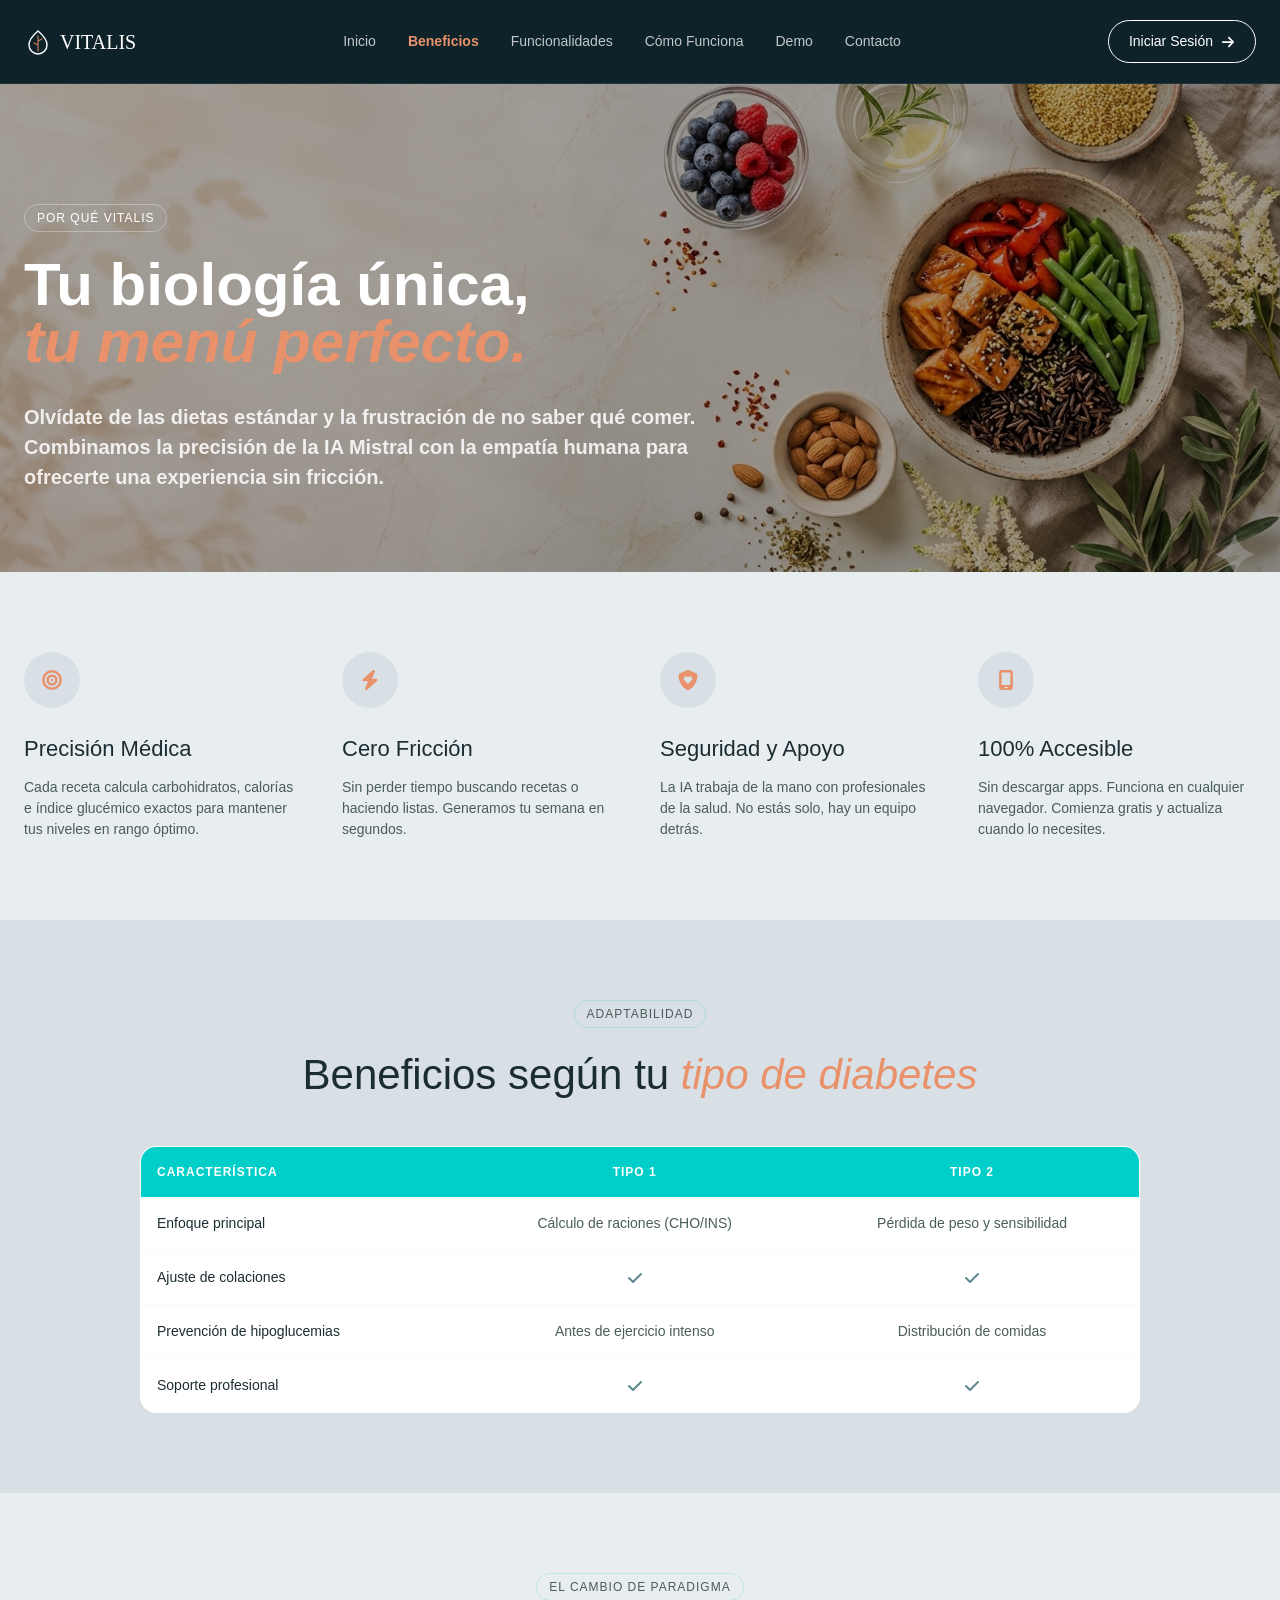
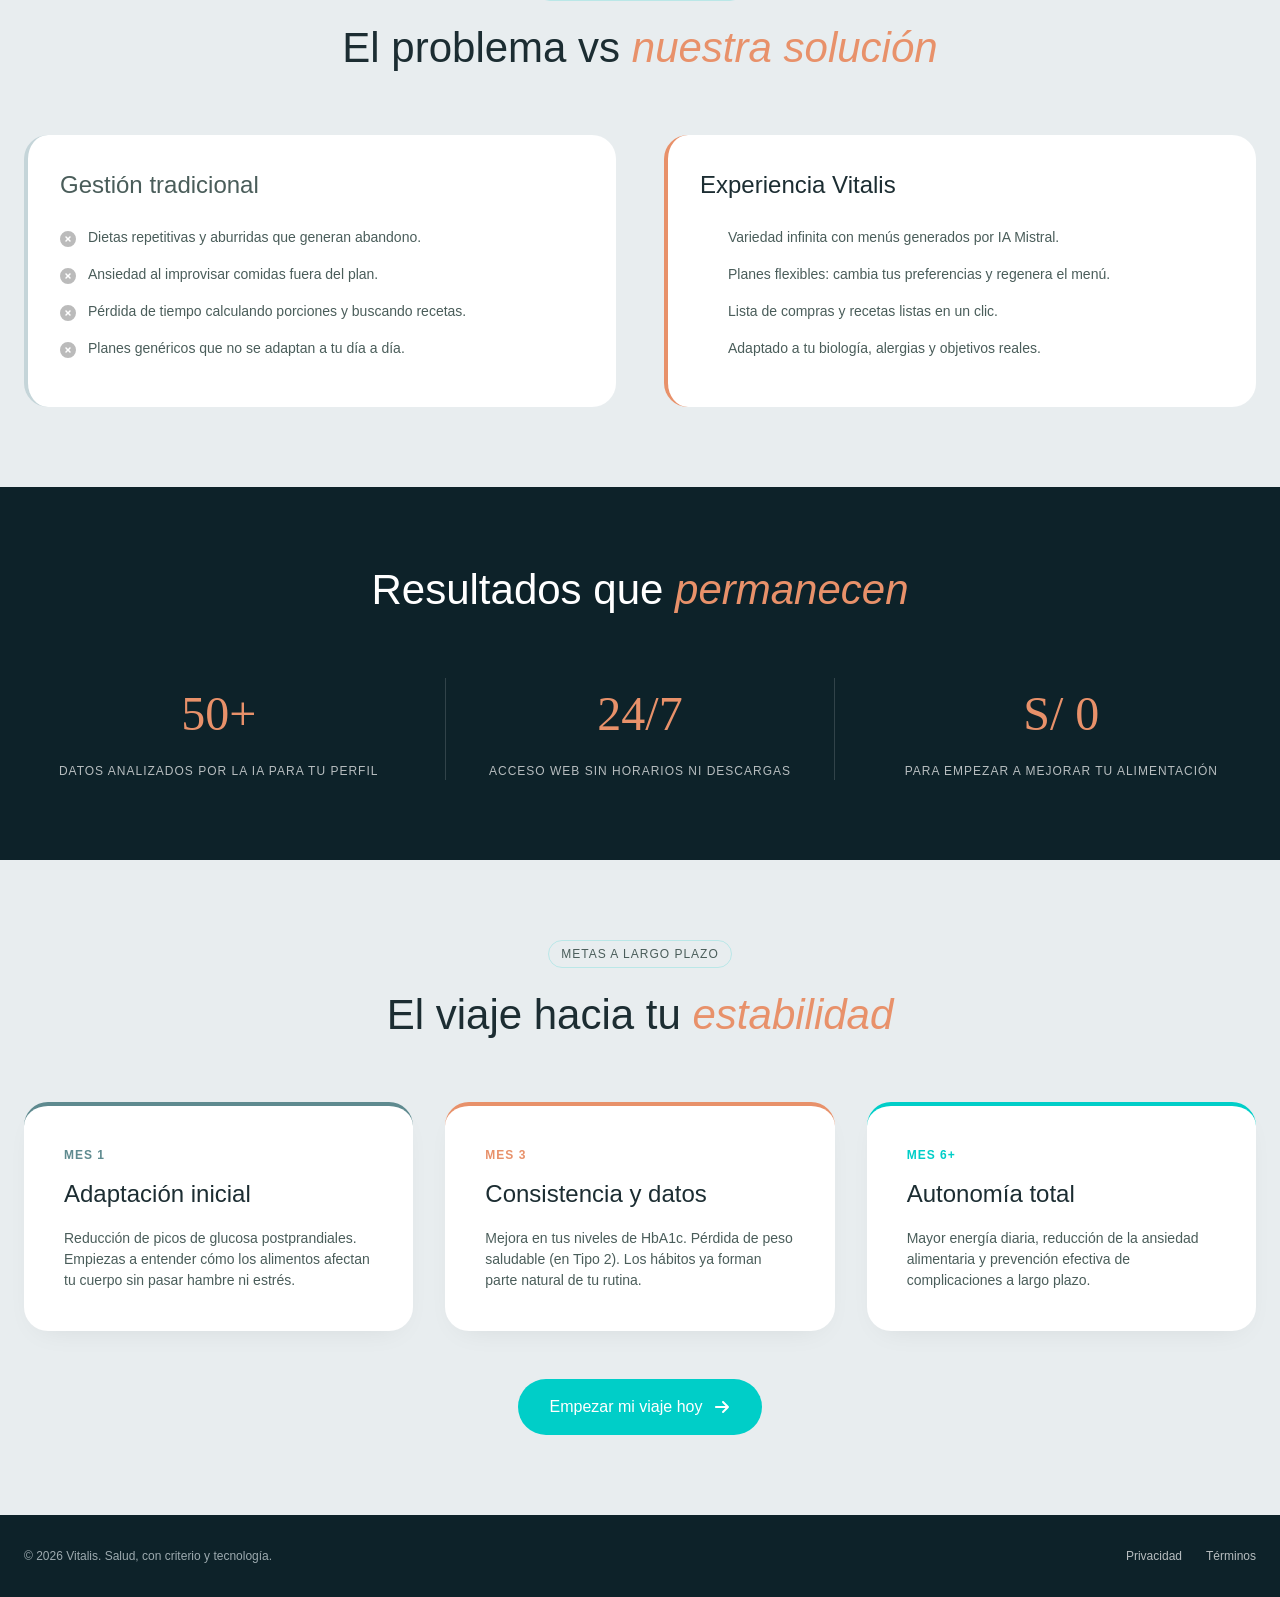
==== commit 23cf780d: "refactor: optimización SCSS — eliminar código muerto, variables de opacidad, unificar mixins, limpia" ====
--- a/paginas/beneficios.html
+++ b/paginas/beneficios.html
@@ -4,15 +4,15 @@
 <meta charset="UTF-8">
 <meta name="viewport" content="width=device-width, initial-scale=1.0">
 <title>Beneficios — VITALIS</title>
-<link rel="stylesheet" href="https://cdnjs.cloudflare.com/ajax/libs/font-awesome/6.4.0/css/all.min.css">
 <link rel="stylesheet" href="../estilos/estilos.css">
+
 </head>
 <body>
 
 <header class="encabezado">
   <div class="contenedor contenedor-nav">
     <a href="../index.html" class="logo">
-      <img src="../recursos/imagenes/logo.svg" width="28" height="28" alt="Vitalis">
+      <img src="../recursos/imagenes/iconos/logo/logo.svg" width="28" height="28" alt="Vitalis">
       <span class="fuente-serif">VITALIS</span>
     </a>
     <nav class="enlaces-nav">
@@ -23,7 +23,7 @@
       <a href="demo.html">Demo</a>
       <a href="contacto.html">Contacto</a>
     </nav>
-    <a href="login.html" class="boton-iniciar-sesion">Iniciar Sesión <i class="fas fa-arrow-right"></i></a>
+    <a href="login.html" class="boton-iniciar-sesion">Iniciar Sesión <img src="../recursos/imagenes/iconos/header/i-arrow-right-header.svg" width="14" height="14" alt="→"></a>
   </div>
 </header>
 
@@ -38,22 +38,22 @@
 <section>
   <div class="contenedor malla-4">
     <div class="tarjeta tarjeta--plana">
-      <div class="circulo-icono"><i class="fas fa-bullseye"></i></div>
+      <div class="circulo-icono"><img src="../recursos/imagenes/iconos/arcilla/i-bullseye-arcilla.svg" width="20" height="20" alt="Precisión"></div>
       <h3>Precisión Médica</h3>
       <p>Cada receta calcula carbohidratos, calorías e índice glucémico exactos para mantener tus niveles en rango óptimo.</p>
     </div>
     <div class="tarjeta tarjeta--plana">
-      <div class="circulo-icono"><i class="fas fa-bolt"></i></div>
+      <div class="circulo-icono"><img src="../recursos/imagenes/iconos/arcilla/i-bolt-arcilla.svg" width="20" height="20" alt="Rapidez"></div>
       <h3>Cero Fricción</h3>
       <p>Sin perder tiempo buscando recetas o haciendo listas. Generamos tu semana en segundos.</p>
     </div>
     <div class="tarjeta tarjeta--plana">
-      <div class="circulo-icono"><i class="fas fa-shield-heart"></i></div>
+      <div class="circulo-icono"><img src="../recursos/imagenes/iconos/arcilla/i-shield-heart-arcilla.svg" width="20" height="20" alt="Seguridad"></div>
       <h3>Seguridad y Apoyo</h3>
       <p>La IA trabaja de la mano con profesionales de la salud. No estás solo, hay un equipo detrás.</p>
     </div>
     <div class="tarjeta tarjeta--plana">
-      <div class="circulo-icono"><i class="fas fa-mobile-screen"></i></div>
+      <div class="circulo-icono"><img src="../recursos/imagenes/iconos/arcilla/i-mobile-screen-arcilla.svg" width="20" height="20" alt="Accesible"></div>
       <h3>100% Accesible</h3>
       <p>Sin descargar apps. Funciona en cualquier navegador. Comienza gratis y actualiza cuando lo necesites.</p>
     </div>
@@ -76,9 +76,9 @@
       </thead>
       <tbody>
         <tr><td class="td-etiqueta">Enfoque principal</td><td class="texto-centrado">Cálculo de raciones (CHO/INS)</td><td class="texto-centrado">Pérdida de peso y sensibilidad</td></tr>
-        <tr><td class="td-etiqueta">Ajuste de colaciones</td><td class="texto-centrado"><i class="fas fa-check ic-musgo"></i></td><td class="texto-centrado"><i class="fas fa-check ic-musgo"></i></td></tr>
+        <tr><td class="td-etiqueta">Ajuste de colaciones</td><td class="texto-centrado"><img src="../recursos/imagenes/iconos/default/i-check.svg" width="16" height="16" alt="✓"></td><td class="texto-centrado"><img src="../recursos/imagenes/iconos/default/i-check.svg" width="16" height="16" alt="✓"></td></tr>
         <tr><td class="td-etiqueta">Prevención de hipoglucemias</td><td class="texto-centrado">Antes de ejercicio intenso</td><td class="texto-centrado">Distribución de comidas</td></tr>
-        <tr><td class="td-etiqueta">Soporte profesional</td><td class="texto-centrado"><i class="fas fa-check ic-musgo"></i></td><td class="texto-centrado"><i class="fas fa-check ic-musgo"></i></td></tr>
+        <tr><td class="td-etiqueta">Soporte profesional</td><td class="texto-centrado"><img src="../recursos/imagenes/iconos/default/i-check.svg" width="16" height="16" alt="✓"></td><td class="texto-centrado"><img src="../recursos/imagenes/iconos/default/i-check.svg" width="16" height="16" alt="✓"></td></tr>
       </tbody>
     </table>
   </div>
@@ -93,19 +93,19 @@
     <div class="tarjeta-comparativa">
       <h3 class="ic-tenue-titulo">Gestión tradicional</h3>
       <ul>
-        <li><i class="fas fa-times-circle ic-tenue"></i> Dietas repetitivas y aburridas que generan abandono.</li>
-        <li><i class="fas fa-times-circle ic-tenue"></i> Ansiedad al improvisar comidas fuera del plan.</li>
-        <li><i class="fas fa-times-circle ic-tenue"></i> Pérdida de tiempo calculando porciones y buscando recetas.</li>
-        <li><i class="fas fa-times-circle ic-tenue"></i> Planes genéricos que no se adaptan a tu día a día.</li>
+        <li><img src="../recursos/imagenes/iconos/tenue/i-times-circle-tenue.svg" width="16" height="16" alt="✗"> Dietas repetitivas y aburridas que generan abandono.</li>
+        <li><img src="../recursos/imagenes/iconos/tenue/i-times-circle-tenue.svg" width="16" height="16" alt="✗"> Ansiedad al improvisar comidas fuera del plan.</li>
+        <li><img src="../recursos/imagenes/iconos/tenue/i-times-circle-tenue.svg" width="16" height="16" alt="✗"> Pérdida de tiempo calculando porciones y buscando recetas.</li>
+        <li><img src="../recursos/imagenes/iconos/tenue/i-times-circle-tenue.svg" width="16" height="16" alt="✗"> Planes genéricos que no se adaptan a tu día a día.</li>
       </ul>
     </div>
     <div class="tarjeta-comparativa activa">
       <h3>Experiencia Vitalis</h3>
       <ul>
-        <li><i class="fas fa-check-circle ic-arcilla"></i> Variedad infinita con menús generados por IA Mistral.</li>
-        <li><i class="fas fa-check-circle ic-arcilla"></i> Planes flexibles: cambia tus preferencias y regenera el menú.</li>
-        <li><i class="fas fa-check-circle ic-arcilla"></i> Lista de compras y recetas listas en un clic.</li>
-        <li><i class="fas fa-check-circle ic-arcilla"></i> Adaptado a tu biología, alergias y objetivos reales.</li>
+        <li><img src="../recursos/imagenes/iconos/arcilla/i-check-circle-arcilla.svg" width="16" height="16" alt="✓"> Variedad infinita con menús generados por IA Mistral.</li>
+        <li><img src="../recursos/imagenes/iconos/arcilla/i-check-circle-arcilla.svg" width="16" height="16" alt="✓"> Planes flexibles: cambia tus preferencias y regenera el menú.</li>
+        <li><img src="../recursos/imagenes/iconos/arcilla/i-check-circle-arcilla.svg" width="16" height="16" alt="✓"> Lista de compras y recetas listas en un clic.</li>
+        <li><img src="../recursos/imagenes/iconos/arcilla/i-check-circle-arcilla.svg" width="16" height="16" alt="✓"> Adaptado a tu biología, alergias y objetivos reales.</li>
       </ul>
     </div>
   </div>
@@ -145,7 +145,7 @@
     </div>
   </div>
   <div class="contenedor texto-centrado mt-48">
-    <a href="login.html" class="boton boton-primario">Empezar mi viaje hoy <i class="fas fa-arrow-right"></i></a>
+    <a href="login.html" class="boton boton-primario">Empezar mi viaje hoy <img src="../recursos/imagenes/iconos/primario/i-arrow-right-primary.svg" width="16" height="16" alt="→"></a>
   </div>
 </section>
 
--- a/estilos/estilos.css
+++ b/estilos/estilos.css
@@ -216,11 +216,6 @@
 .tarjeta:hover {
   box-shadow: 0 20px 40px -10px rgba(0, 206, 200, 0.15);
 }
-.tarjeta i {
-  font-size: 24px;
-  color: #E8916A;
-  margin-bottom: 20px;
-}
 .tarjeta h3 {
   font-size: 22px;
   color: #1C2D32;
@@ -239,6 +234,9 @@
   box-shadow: 0 5px 15px rgba(0, 206, 200, 0.05);
   display: flex;
   flex-direction: column;
+  align-items: stretch;
+  justify-content: flex-start;
+  gap: 0;
 }
 .tarjeta-servicio .envoltura-img {
   aspect-ratio: 4/3;
@@ -254,6 +252,9 @@
   flex-grow: 1;
   display: flex;
   flex-direction: column;
+  align-items: stretch;
+  justify-content: flex-start;
+  gap: 0;
 }
 .tarjeta-servicio .num-servicio {
   font-size: 12px;
@@ -329,7 +330,6 @@
   width: 100%;
   border: 1px solid rgba(0, 206, 200, 0.2);
   border-radius: 12px;
-  font-family: "Segoe UI", Roboto, Helvetica, Arial, sans-serif;
   outline: none;
 }
 .formulario-entrada:focus {
@@ -340,30 +340,6 @@
   padding: 14px 16px;
   font-size: 15px;
   color: #1C2D32;
-}
-
-.ic-musgo {
-  color: #5E8A8F;
-}
-
-.ic-arcilla {
-  color: #E8916A;
-}
-
-.ic-bosque {
-  color: #00CEC8;
-}
-
-.ic-tenue {
-  color: #bbb;
-}
-
-.ic-wa {
-  color: #25D366;
-}
-
-.ic-grande {
-  font-size: 18px;
 }
 
 .contenedor--600 {
@@ -420,17 +396,6 @@
   color: #1C2D32;
   font-size: 20px;
 }
-.circulo-icono i {
-  line-height: 1;
-  margin: 0;
-  display: flex;
-  flex-direction: row;
-  align-items: center;
-  justify-content: center;
-  gap: 0;
-  width: 100%;
-  height: 100%;
-}
 
 .circulo-icono--sm {
   width: 48px;
@@ -450,19 +415,11 @@
   align-items: center;
   gap: 12px;
 }
-.demo-select-wrapper .demo-select-icono {
-  font-size: 20px;
-  color: #E8916A;
-  flex-shrink: 0;
-  width: 24px;
-  text-align: center;
-}
 .demo-select-wrapper select {
   width: 100%;
   padding: 14px 40px 14px 16px;
   border: 1px solid rgba(0, 206, 200, 0.2);
   border-radius: 12px;
-  font-family: "Segoe UI", Roboto, Helvetica, Arial, sans-serif;
   font-size: 15px;
   color: #1C2D32;
   background: #FFFFFF;
@@ -473,15 +430,6 @@
 }
 .demo-select-wrapper select:focus {
   border-color: #E8916A;
-}
-.demo-select-wrapper .demo-select-flecha {
-  position: absolute;
-  right: 16px;
-  top: 50%;
-  transform: translateY(-50%);
-  color: #4A5D5A;
-  font-size: 12px;
-  pointer-events: none;
 }
 
 .demo-checkbox-grid {
@@ -507,11 +455,6 @@
   height: 16px;
   flex-shrink: 0;
 }
-.demo-checkbox-grid .demo-checkbox-item i {
-  font-size: 16px;
-  color: #E8916A;
-  flex-shrink: 0;
-}
 .demo-checkbox-grid .demo-checkbox-item h4 {
   font-size: 14px;
   color: #1C2D32;
@@ -551,6 +494,11 @@
 img {
   max-width: 100%;
   display: block;
+}
+
+img[src*="/iconos/"] {
+  display: inline-block;
+  vertical-align: middle;
 }
 
 a {
@@ -706,13 +654,6 @@
   flex-wrap: wrap;
   margin-bottom: 64px;
 }
-.heroe .estadisticas {
-  display: grid;
-  grid-template-columns: repeat(3, 1fr);
-  gap: 32px;
-  max-width: 600px;
-  margin: 0 auto;
-}
 
 .malla-2--filosofia {
   grid-template-columns: 0.8fr 1.2fr;
@@ -939,7 +880,7 @@
   top: -16px;
   right: -16px;
   background: #E8916A;
-  color: #fff;
+  color: #FFFFFF;
   font-size: 12px;
   padding: 4px 12px;
   border-radius: 999px;
@@ -964,7 +905,6 @@
 .malla-precios .tarjeta-precio .valor-precio span {
   font-size: 16px;
   color: #4A5D5A;
-  font-family: "Segoe UI", Roboto, Helvetica, Arial, sans-serif;
 }
 .malla-precios .tarjeta-precio .lista-precio {
   list-style: none;
@@ -980,14 +920,8 @@
   justify-content: flex-start;
   gap: 8px;
 }
-.malla-precios .tarjeta-precio .lista-precio li i {
-  color: #5E8A8F;
-}
 .malla-precios .tarjeta-precio .lista-precio .deshabilitado {
   opacity: 0.5;
-}
-.malla-precios .tarjeta-precio .lista-precio .deshabilitado i {
-  color: #ccc;
 }
 
 .destacada {
@@ -1094,7 +1028,7 @@
   font-size: 14px;
   color: #4A5D5A;
 }
-.tarjeta-comparativa ul li i {
+.tarjeta-comparativa ul li img {
   margin-top: 4px;
 }
 
@@ -1184,6 +1118,11 @@
 
 .seccion--sin-top {
   padding-top: 0;
+}
+
+.seccion-glucosa {
+  background: #D8E0E5;
+  padding: 80px 0;
 }
 
 .seccion--compacta {
@@ -1308,9 +1247,8 @@
   font-size: 14px;
   color: #4A5D5A;
 }
-.item-contacto i {
+.item-contacto img {
   margin-top: 4px;
-  font-size: 18px;
 }
 .item-contacto strong {
   display: block;
@@ -1330,10 +1268,6 @@
   gap: 12px;
   font-size: 12px;
 }
-.caja-aviso i {
-  color: #E8916A;
-  font-size: 18px;
-}
 
 .nota-formulario {
   font-size: 12px;
@@ -1417,7 +1351,6 @@
   background: #00CEC8;
   color: #FFFFFF;
   font-size: 14px;
-  font-family: "Segoe UI", Roboto, Helvetica, Arial, sans-serif;
   font-weight: 600;
 }
 
@@ -1486,9 +1419,6 @@
   color: #00CEC8;
   margin-bottom: 16px;
 }
-.demo-resultado .resultado-header .ia-badge i {
-  font-size: 14px;
-}
 .demo-resultado .resultado-header h3 {
   font-family: Georgia, "Times New Roman", Times, serif;
   font-size: 26px;
@@ -1517,8 +1447,10 @@
   border-radius: 12px;
   background: #D8E0E5;
   display: flex;
+  flex-direction: row;
   align-items: center;
   justify-content: center;
+  gap: 0;
   font-size: 18px;
   color: #00CEC8;
 }
@@ -1580,7 +1512,7 @@
 }
 
 .demo-cta-claro {
-  background: #D8E0E5;
+  background: rgba(232, 145, 106, 0.06);
   color: #1C2D32;
   text-align: center;
 }
@@ -1609,6 +1541,7 @@
 }
 
 .gestion-nutricional {
+  background: rgba(232, 145, 106, 0.06);
   padding: 80px 0;
 }
 
@@ -1795,7 +1728,9 @@
 }
 .lado-visual .logo-claro {
   display: flex;
-  align-items: center;
+  flex-direction: row;
+  align-items: center;
+  justify-content: flex-start;
   gap: 8px;
   position: relative;
   z-index: 2;
@@ -1907,15 +1842,6 @@
   background: #E8EDEF;
   border-color: #E8916A;
   transition: background 0.2s, border-color 0.2s;
-}
-.lado-formulario .boton-social i {
-  font-size: 18px;
-}
-.lado-formulario .boton-social.google i {
-  color: #DB4437;
-}
-.lado-formulario .boton-social.facebook i {
-  color: #1877F2;
 }
 .lado-formulario .enlace-inferior {
   text-align: center;
@@ -1962,7 +1888,6 @@
   border: 1px solid #C5D5D9;
   border-radius: 12px;
   font-size: 15px;
-  font-family: "Segoe UI", Roboto, Helvetica, Arial, sans-serif;
   color: #1C2D32;
   background: #FFFFFF;
   box-sizing: border-box;
@@ -2005,9 +1930,6 @@
   color: #0D2229;
   margin-bottom: 4px;
 }
-.seccion-glucosa .food-title i {
-  color: #00CEC8;
-}
 .seccion-glucosa .food-category {
   font-size: 13px;
   text-transform: uppercase;
@@ -2019,7 +1941,7 @@
   align-self: flex-start;
   padding: 6px 14px;
   border-radius: 999px;
-  color: #fff;
+  color: #FFFFFF;
   font-weight: 700;
   font-size: 12px;
   letter-spacing: 0.5px;
